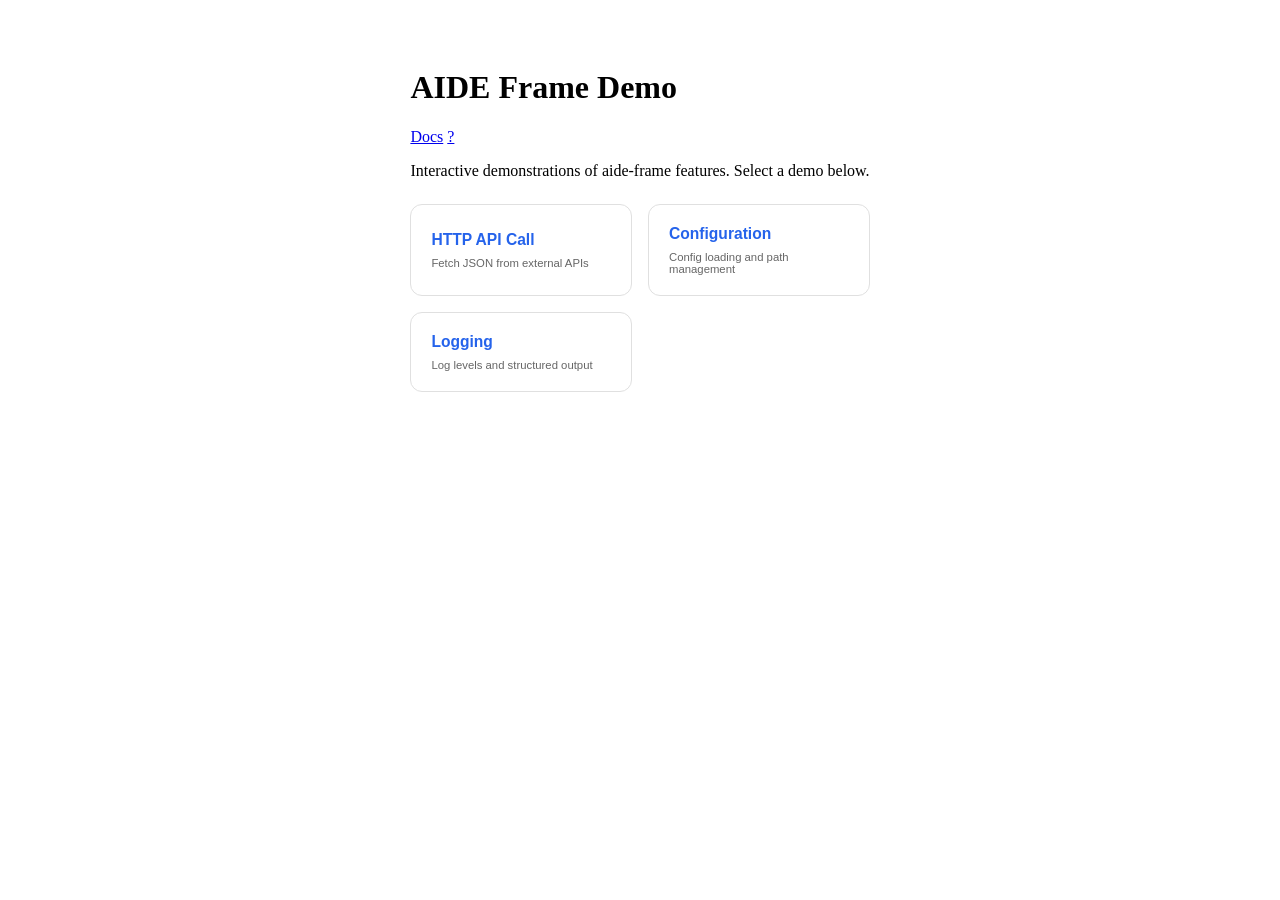
==== app/static/index.html @ 9ac08779 "Add update functionality with status widget - Integrate update_routes.UpdateConfig in server setup -" ====
<!DOCTYPE html>
<html lang="en">
<head>
    <meta charset="UTF-8">
    <meta name="viewport" content="width=device-width, initial-scale=1.0">
    <title>AIDE Frame Demo</title>
    <link rel="stylesheet" href="/static/frame/css/base.css">
    <style>
        body {
            display: flex;
            justify-content: center;
            align-items: flex-start;
            padding-top: 40px;
        }
        .demo-grid {
            display: grid;
            grid-template-columns: repeat(auto-fit, minmax(200px, 1fr));
            gap: 16px;
            margin-bottom: 24px;
        }
        .demo-btn {
            padding: 20px;
            text-align: left;
            border: 1px solid #e0e0e0;
            background: #fff;
            border-radius: 12px;
            cursor: pointer;
            transition: all 0.2s;
            display: block;
        }
        .demo-btn:hover {
            border-color: #2563eb;
            background: #f9fafb !important;
        }
        .demo-btn:hover h3 { color: #1d4ed8; }
        .demo-btn:hover p { color: #333; }
        .demo-btn.active {
            border-color: #2563eb;
            box-shadow: 0 0 0 2px rgba(37, 99, 235, 0.2);
        }
        .demo-btn h3 {
            margin: 0 0 8px 0;
            color: #2563eb;
        }
        .demo-btn p {
            margin: 0;
            font-size: 0.85em;
            color: #666;
        }
        .demo-panel {
            display: none;
            padding: 20px;
            border: 1px solid #e0e0e0;
            background: #fff;
            border-radius: 12px;
        }
        .demo-panel.active { display: block; }
        .demo-panel h2 { margin-top: 0; color: #333; }
        .demo-panel p { color: #666; }
        .result-box {
            margin-top: 16px;
            padding: 12px;
            background: #f3f4f6;
            border-radius: 8px;
            font-family: monospace;
            font-size: 0.9em;
            white-space: pre-wrap;
            color: #333;
            display: none;
        }
        .result-box.show { display: block; }
        .action-btns { display: flex; gap: 8px; flex-wrap: wrap; margin: 16px 0; }
    </style>
</head>
<body>
    <div class="container">
        <div class="header">
            <h1>AIDE Frame Demo</h1>
            <div>
                <a href="/about" class="header-link" title="Documentation">Docs</a>
                <a href="/help" class="header-link" title="Help">?</a>
            </div>
        </div>

        <p style="color: var(--text-secondary); margin-bottom: 24px;">
            Interactive demonstrations of aide-frame features. Select a demo below.
        </p>

        <div class="demo-grid" id="demo-grid"></div>

        <!-- HTTP Call Demo -->
        <div class="demo-panel" id="panel-http_call">
            <h2>HTTP API Call</h2>
            <p>Fetch gender prediction from Genderize.io API.</p>
            <div class="form-group">
                <input type="text" id="http-name" placeholder="Enter a name (e.g., Max, Anna)">
            </div>
            <button onclick="runHttpDemo()" class="wide">Lookup Name</button>
            <div class="result-box" id="http-result"></div>
        </div>

        <!-- Config Demo -->
        <div class="demo-panel" id="panel-config">
            <h2>Configuration</h2>
            <p>Explore config loading and path management.</p>
            <div class="action-btns">
                <button onclick="runConfigDemo('show_paths')">Show Paths</button>
                <button onclick="runConfigDemo('load_config')">Load Config</button>
            </div>
            <div class="result-box" id="config-result"></div>
        </div>

        <!-- Logging Demo -->
        <div class="demo-panel" id="panel-logging">
            <h2>Logging</h2>
            <p>Set log level and send test messages. Check terminal for output.</p>
            <div class="form-group">
                <label>Log Level</label>
                <select id="log-level" onchange="runLoggingDemo('set_level')">
                    <option value="DEBUG">DEBUG</option>
                    <option value="INFO" selected>INFO</option>
                    <option value="WARNING">WARNING</option>
                    <option value="ERROR">ERROR</option>
                </select>
            </div>
            <button onclick="runLoggingDemo('log')" class="wide">Send Test Message</button>
            <div class="result-box" id="logging-result"></div>
        </div>

        <!-- Status Widget -->
        <div id="status-widget" style="margin-top: 20px;"></div>
    </div>

    <script src="/static/frame/js/status-widget.js"></script>
    <script>
        const DEMOS = {
            http_call: { title: 'HTTP API Call', desc: 'Fetch JSON from external APIs' },
            config: { title: 'Configuration', desc: 'Config loading and path management' },
            logging: { title: 'Logging', desc: 'Log levels and structured output' }
        };

        let activeDemo = null;

        function initDemoGrid() {
            const grid = document.getElementById('demo-grid');
            for (const [key, demo] of Object.entries(DEMOS)) {
                const btn = document.createElement('button');
                btn.className = 'demo-btn';
                btn.id = `btn-${key}`;
                btn.innerHTML = `<h3>${demo.title}</h3><p>${demo.desc}</p>`;
                btn.onclick = () => selectDemo(key);
                grid.appendChild(btn);
            }
        }

        function selectDemo(key) {
            // Update buttons
            document.querySelectorAll('.demo-btn').forEach(b => b.classList.remove('active'));
            document.getElementById(`btn-${key}`).classList.add('active');

            // Update panels
            document.querySelectorAll('.demo-panel').forEach(p => p.classList.remove('active'));
            document.getElementById(`panel-${key}`).classList.add('active');

            activeDemo = key;
        }

        async function callDemo(demoName, data) {
            const res = await fetch(`/api/demo/${demoName}`, {
                method: 'POST',
                headers: { 'Content-Type': 'application/json' },
                body: JSON.stringify(data)
            });
            return res.json();
        }

        function showResult(elementId, data) {
            const el = document.getElementById(elementId);
            el.textContent = JSON.stringify(data, null, 2);
            el.classList.add('show');
        }

        async function runHttpDemo() {
            const name = document.getElementById('http-name').value.trim();
            if (!name) { alert('Please enter a name'); return; }
            const result = await callDemo('http_call', { name });
            showResult('http-result', result);
        }

        async function runConfigDemo(action) {
            const result = await callDemo('config', { action });
            showResult('config-result', result);
        }

        async function runLoggingDemo(action) {
            const level = document.getElementById('log-level').value;
            const data = { action, level };
            if (action === 'log') {
                data.message = `Test ${level} message from demo UI`;
            }
            const result = await callDemo('logging', data);
            showResult('logging-result', result);
        }

        initDemoGrid();
        StatusWidget.init('#status-widget', { showMemory: false });
    </script>
</body>
</html>
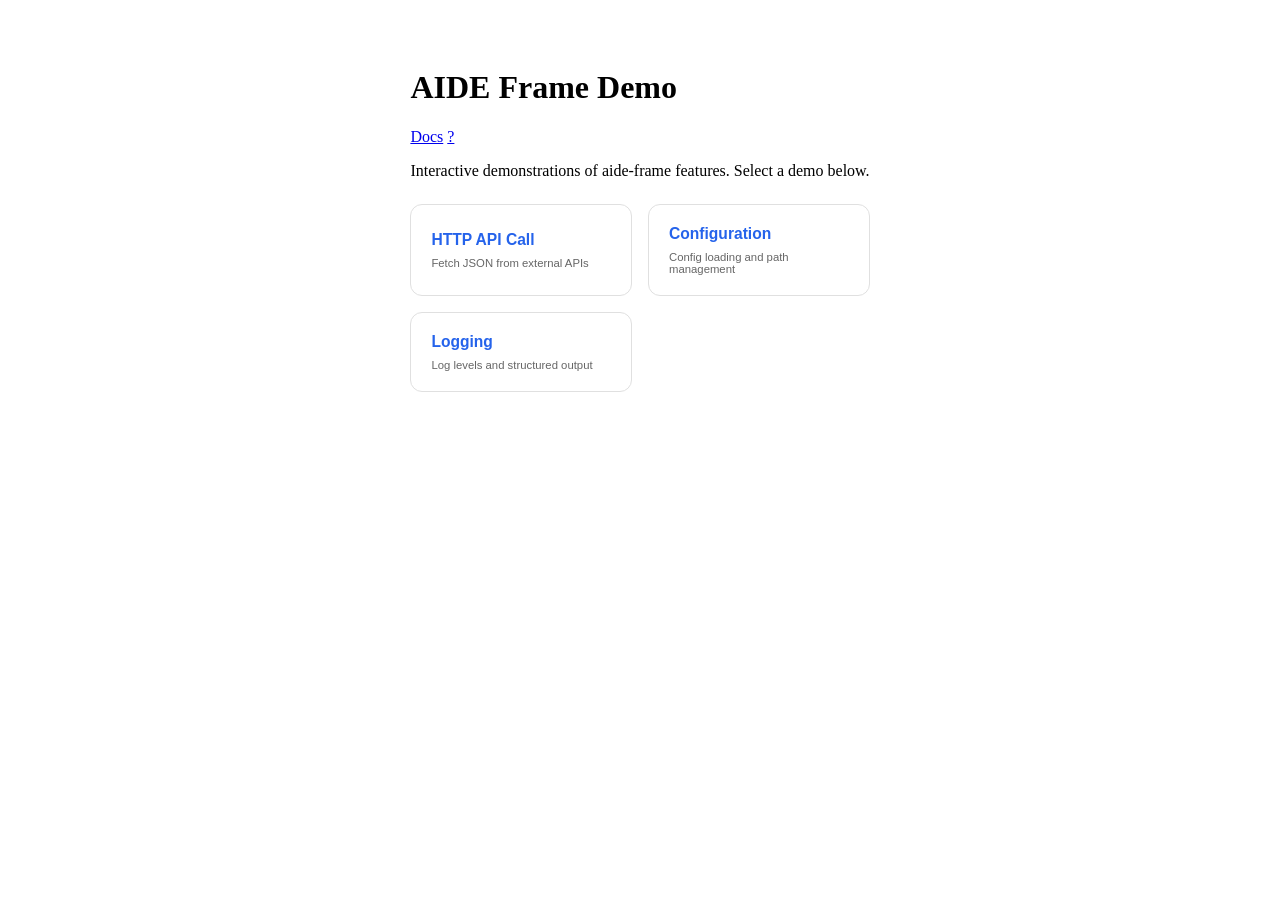
==== commit 6003deac: "Update aide-frame, simplify widget init Co-Authored-By: Claude Opus 4.5 <noreply@anthropic.com>" ====
--- a/app/static/index.html
+++ b/app/static/index.html
@@ -203,7 +203,7 @@
         }
 
         initDemoGrid();
-        StatusWidget.init('#status-widget', { showMemory: false });
+        StatusWidget.init('#status-widget');
     </script>
 </body>
 </html>
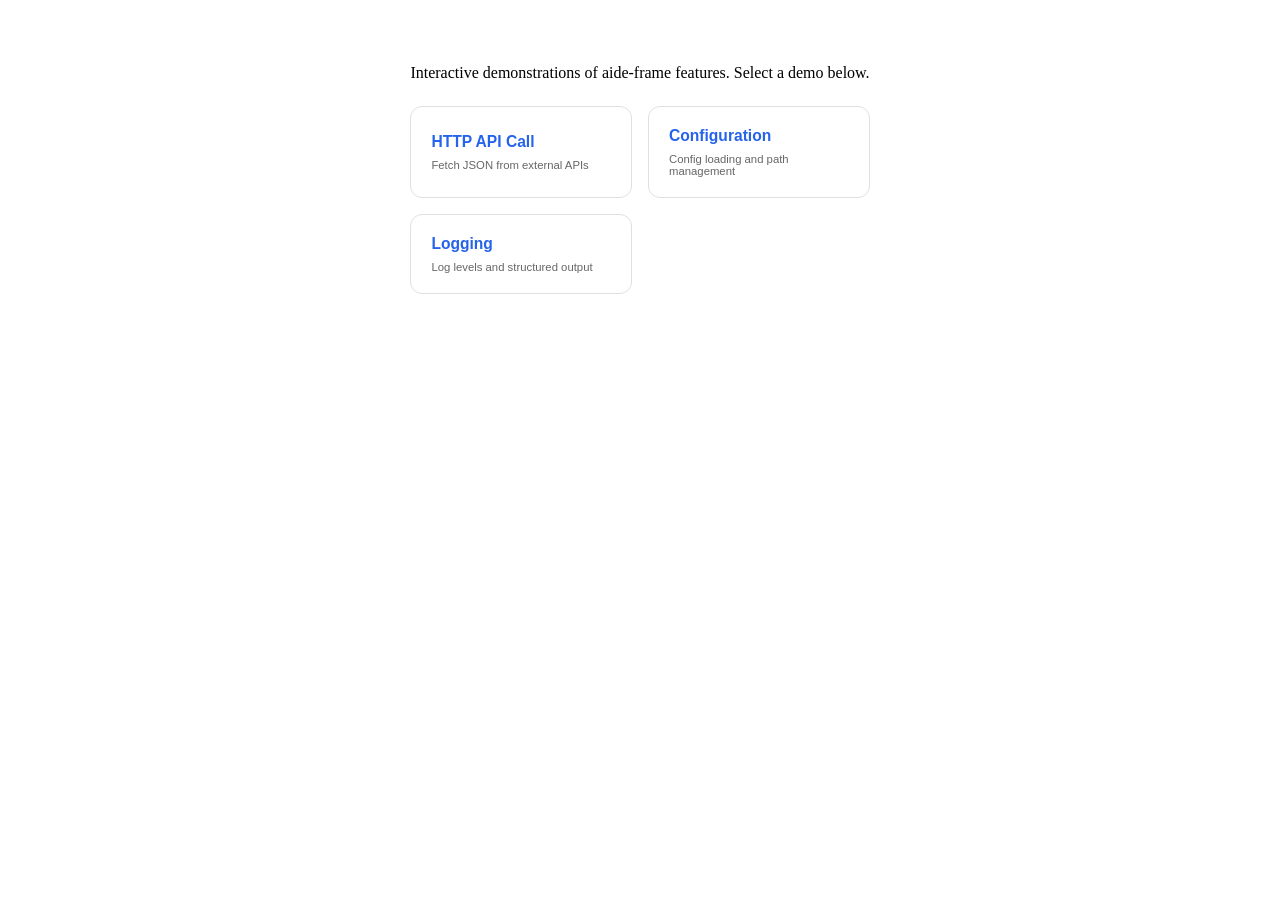
==== commit 33cb5753: "Use HeaderWidget, update aide-frame submodule - Replace inline header with HeaderWidget.init() - Upd" ====
--- a/app/static/index.html
+++ b/app/static/index.html
@@ -74,13 +74,7 @@
 </head>
 <body>
     <div class="container">
-        <div class="header">
-            <h1>AIDE Frame Demo</h1>
-            <div>
-                <a href="/about" class="header-link" title="Documentation">Docs</a>
-                <a href="/help" class="header-link" title="Help">?</a>
-            </div>
-        </div>
+        <div id="app-header"></div>
 
         <p style="color: var(--text-secondary); margin-bottom: 24px;">
             Interactive demonstrations of aide-frame features. Select a demo below.
@@ -131,6 +125,7 @@
         <div id="status-widget" style="margin-top: 20px;"></div>
     </div>
 
+    <script src="/static/frame/js/header-widget.js"></script>
     <script src="/static/frame/js/status-widget.js"></script>
     <script>
         const DEMOS = {
@@ -203,6 +198,7 @@
         }
 
         initDemoGrid();
+        HeaderWidget.init('#app-header', { appName: 'AIDE Frame Demo' });
         StatusWidget.init('#status-widget');
     </script>
 </body>
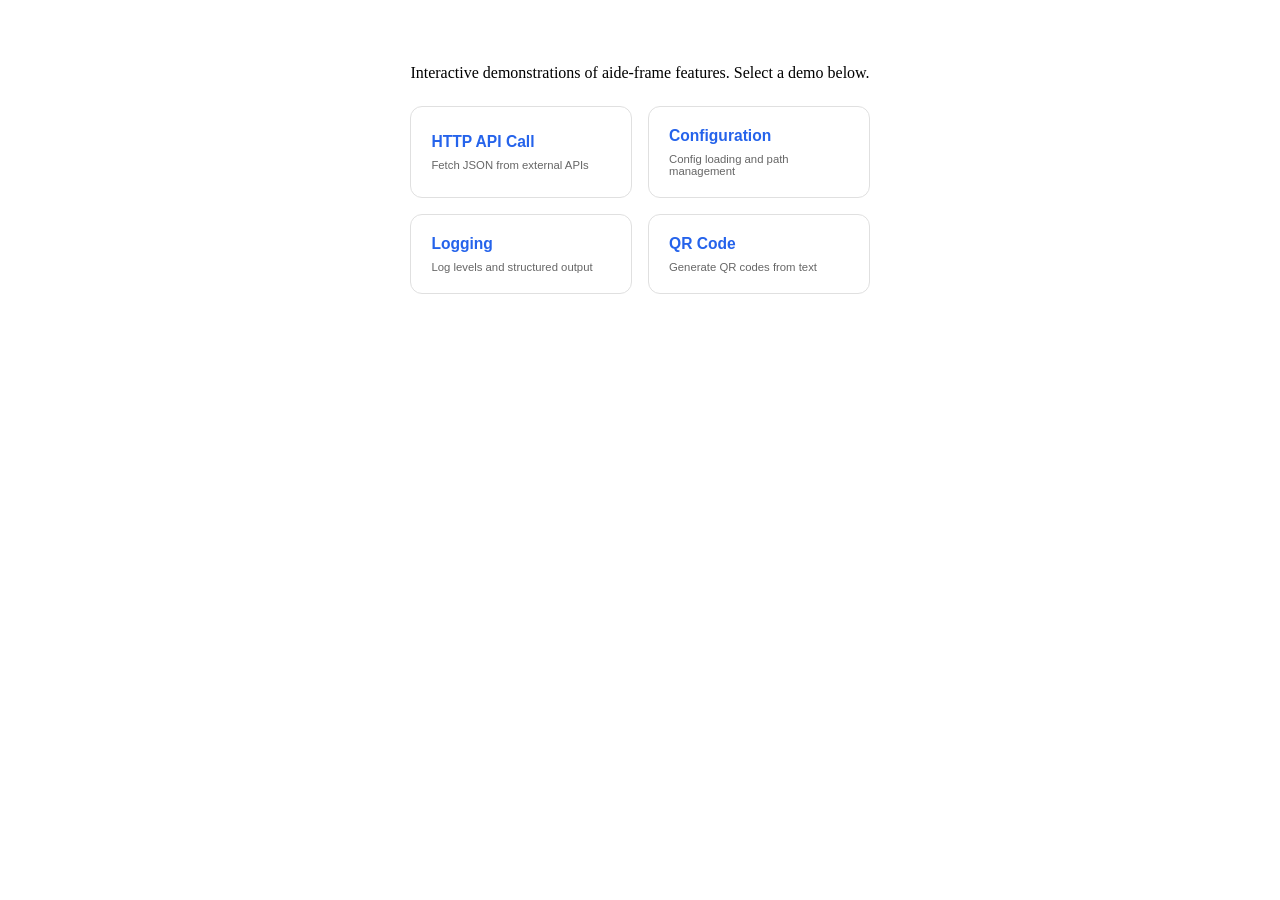
==== commit 244b309b: "Add QR Code demo Generate QR codes from text/URLs using qrcode library  Co-Authored-By: Claude Opus " ====
--- a/app/static/index.html
+++ b/app/static/index.html
@@ -121,6 +121,19 @@
             <div class="result-box" id="logging-result"></div>
         </div>
 
+        <!-- QR Code Demo -->
+        <div class="demo-panel" id="panel-qrcode">
+            <h2>QR Code</h2>
+            <p>Generate a QR code from text or URL.</p>
+            <div class="form-group">
+                <input type="text" id="qr-text" placeholder="Enter text or URL">
+            </div>
+            <button onclick="runQrDemo()" class="wide">Generate QR Code</button>
+            <div id="qr-result" style="display: none; margin-top: 16px; text-align: center;">
+                <img id="qr-image" style="max-width: 200px; image-rendering: pixelated;">
+            </div>
+        </div>
+
         <!-- Status Widget -->
         <div id="status-widget" style="margin-top: 20px;"></div>
     </div>
@@ -131,7 +144,8 @@
         const DEMOS = {
             http_call: { title: 'HTTP API Call', desc: 'Fetch JSON from external APIs' },
             config: { title: 'Configuration', desc: 'Config loading and path management' },
-            logging: { title: 'Logging', desc: 'Log levels and structured output' }
+            logging: { title: 'Logging', desc: 'Log levels and structured output' },
+            qrcode: { title: 'QR Code', desc: 'Generate QR codes from text' }
         };
 
         let activeDemo = null;
@@ -197,6 +211,18 @@
             showResult('logging-result', result);
         }
 
+        async function runQrDemo() {
+            const text = document.getElementById('qr-text').value.trim();
+            if (!text) { alert('Please enter text or URL'); return; }
+            const result = await callDemo('qrcode', { text });
+            if (result.image) {
+                document.getElementById('qr-image').src = result.image;
+                document.getElementById('qr-result').style.display = 'block';
+            } else if (result.error) {
+                alert(result.error);
+            }
+        }
+
         initDemoGrid();
         HeaderWidget.init('#app-header', { appName: 'AIDE Frame Demo' });
         StatusWidget.init('#status-widget');
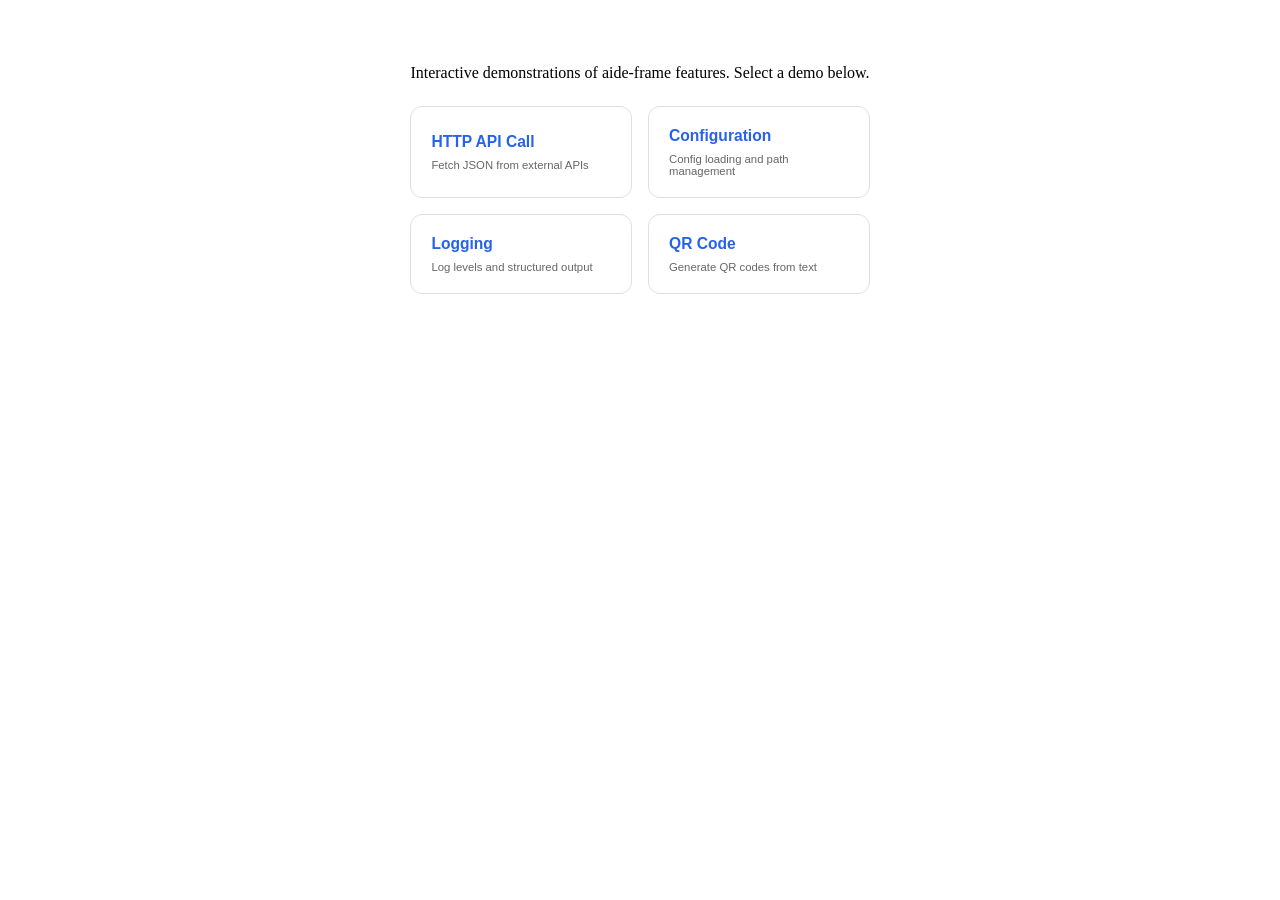
==== commit f10b7caf: "QR demo: add note about optional dependency Co-Authored-By: Claude Opus 4.5 <noreply@anthropic.com>" ====
--- a/app/static/index.html
+++ b/app/static/index.html
@@ -125,6 +125,7 @@
         <div class="demo-panel" id="panel-qrcode">
             <h2>QR Code</h2>
             <p>Generate a QR code from text or URL.</p>
+            <p style="font-size: 0.85em; color: #888;">Requires: <code>pip install qrcode[pil]</code> (optional dependency)</p>
             <div class="form-group">
                 <input type="text" id="qr-text" placeholder="Enter text or URL">
             </div>
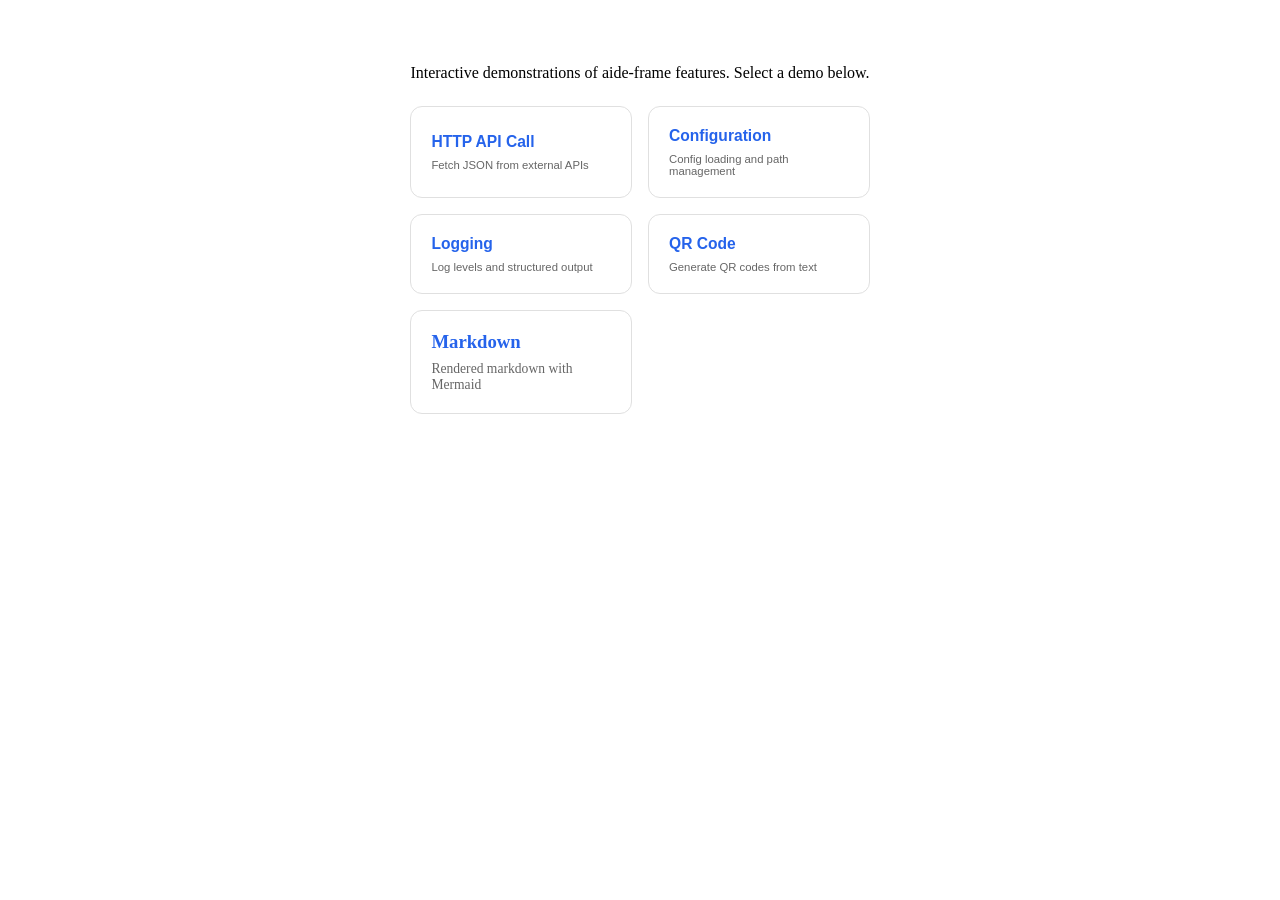
==== commit cf3ffcb1: "Add Markdown demo button to main page - New "Markdown" demo in the grid links to /about?doc=developm" ====
--- a/app/static/index.html
+++ b/app/static/index.html
@@ -27,6 +27,7 @@
             cursor: pointer;
             transition: all 0.2s;
             display: block;
+            text-decoration: none;
         }
         .demo-btn:hover {
             border-color: #2563eb;
@@ -146,7 +147,8 @@
             http_call: { title: 'HTTP API Call', desc: 'Fetch JSON from external APIs' },
             config: { title: 'Configuration', desc: 'Config loading and path management' },
             logging: { title: 'Logging', desc: 'Log levels and structured output' },
-            qrcode: { title: 'QR Code', desc: 'Generate QR codes from text' }
+            qrcode: { title: 'QR Code', desc: 'Generate QR codes from text' },
+            markdown: { title: 'Markdown', desc: 'Rendered markdown with Mermaid', link: '/about?doc=development/markdown-demo.md' }
         };
 
         let activeDemo = null;
@@ -154,12 +156,22 @@
         function initDemoGrid() {
             const grid = document.getElementById('demo-grid');
             for (const [key, demo] of Object.entries(DEMOS)) {
-                const btn = document.createElement('button');
-                btn.className = 'demo-btn';
-                btn.id = `btn-${key}`;
-                btn.innerHTML = `<h3>${demo.title}</h3><p>${demo.desc}</p>`;
-                btn.onclick = () => selectDemo(key);
-                grid.appendChild(btn);
+                if (demo.link) {
+                    // Link-based demo - navigate to page
+                    const a = document.createElement('a');
+                    a.className = 'demo-btn';
+                    a.href = demo.link;
+                    a.innerHTML = `<h3>${demo.title}</h3><p>${demo.desc}</p>`;
+                    grid.appendChild(a);
+                } else {
+                    // Panel-based demo
+                    const btn = document.createElement('button');
+                    btn.className = 'demo-btn';
+                    btn.id = `btn-${key}`;
+                    btn.innerHTML = `<h3>${demo.title}</h3><p>${demo.desc}</p>`;
+                    btn.onclick = () => selectDemo(key);
+                    grid.appendChild(btn);
+                }
             }
         }
 
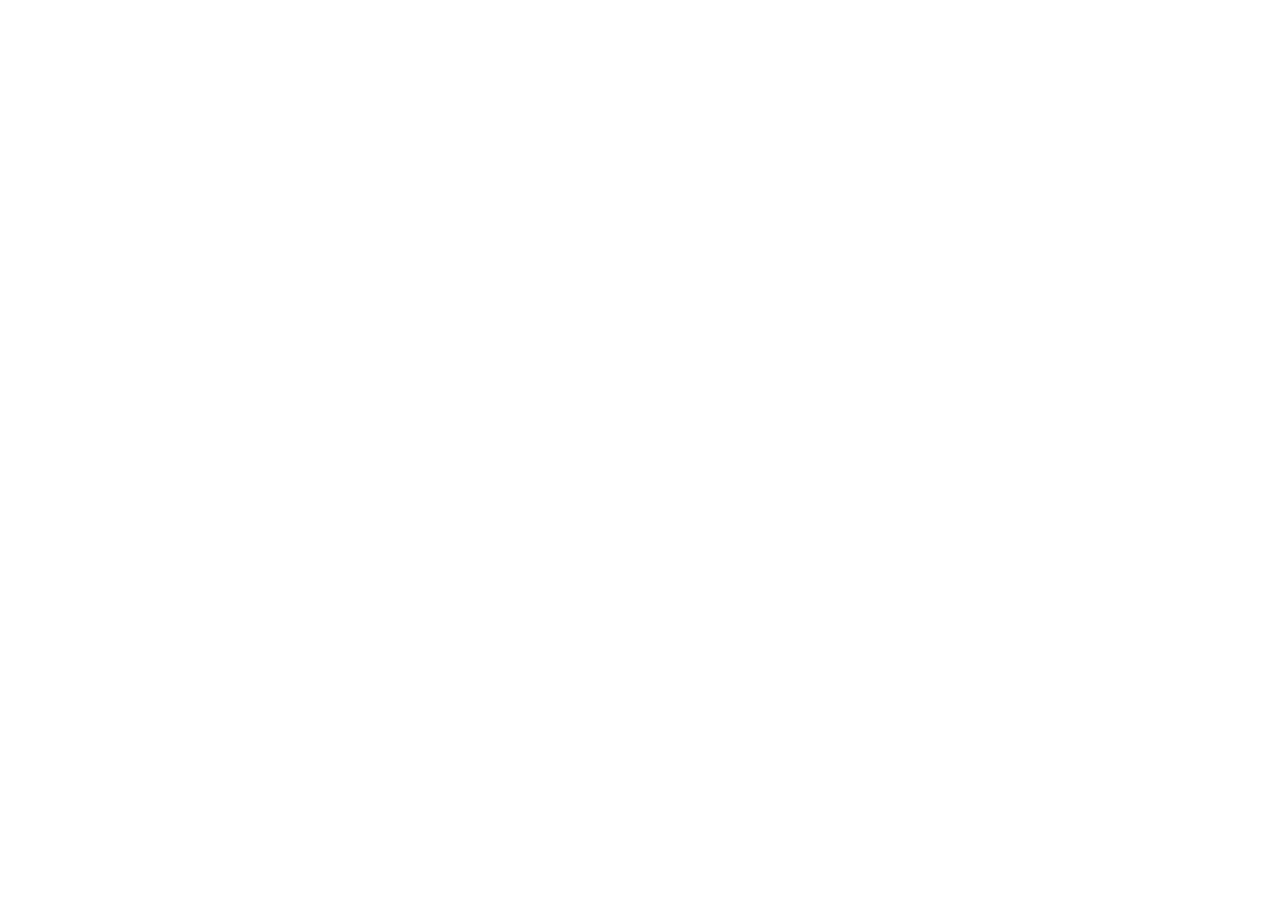
==== commit aaa20e0e: "Add i18n support with German and English translations - Add locales/en.json and locales/de.json for " ====
--- a/app/static/index.html
+++ b/app/static/index.html
@@ -77,40 +77,38 @@
     <div class="container">
         <div id="app-header"></div>
 
-        <p style="color: var(--text-secondary); margin-bottom: 24px;">
-            Interactive demonstrations of aide-frame features. Select a demo below.
-        </p>
+        <p id="app-subtitle" style="color: var(--text-secondary); margin-bottom: 24px;"></p>
 
         <div class="demo-grid" id="demo-grid"></div>
 
         <!-- HTTP Call Demo -->
         <div class="demo-panel" id="panel-http_call">
-            <h2>HTTP API Call</h2>
-            <p>Fetch gender prediction from Genderize.io API.</p>
+            <h2 data-i18n="http_title"></h2>
+            <p data-i18n="http_desc"></p>
             <div class="form-group">
-                <input type="text" id="http-name" placeholder="Enter a name (e.g., Max, Anna)">
-            </div>
-            <button onclick="runHttpDemo()" class="wide">Lookup Name</button>
+                <input type="text" id="http-name" data-i18n-placeholder="http_placeholder">
+            </div>
+            <button onclick="runHttpDemo()" class="wide" data-i18n="http_button"></button>
             <div class="result-box" id="http-result"></div>
         </div>
 
         <!-- Config Demo -->
         <div class="demo-panel" id="panel-config">
-            <h2>Configuration</h2>
-            <p>Explore config loading and path management.</p>
+            <h2 data-i18n="config_title"></h2>
+            <p data-i18n="config_desc"></p>
             <div class="action-btns">
-                <button onclick="runConfigDemo('show_paths')">Show Paths</button>
-                <button onclick="runConfigDemo('load_config')">Load Config</button>
+                <button onclick="runConfigDemo('show_paths')" data-i18n="config_paths"></button>
+                <button onclick="runConfigDemo('load_config')" data-i18n="config_load"></button>
             </div>
             <div class="result-box" id="config-result"></div>
         </div>
 
         <!-- Logging Demo -->
         <div class="demo-panel" id="panel-logging">
-            <h2>Logging</h2>
-            <p>Set log level and send test messages. Check terminal for output.</p>
+            <h2 data-i18n="logging_title"></h2>
+            <p data-i18n="logging_desc"></p>
             <div class="form-group">
-                <label>Log Level</label>
+                <label data-i18n="logging_level"></label>
                 <select id="log-level" onchange="runLoggingDemo('set_level')">
                     <option value="DEBUG">DEBUG</option>
                     <option value="INFO" selected>INFO</option>
@@ -118,19 +116,19 @@
                     <option value="ERROR">ERROR</option>
                 </select>
             </div>
-            <button onclick="runLoggingDemo('log')" class="wide">Send Test Message</button>
+            <button onclick="runLoggingDemo('log')" class="wide" data-i18n="logging_send"></button>
             <div class="result-box" id="logging-result"></div>
         </div>
 
         <!-- QR Code Demo -->
         <div class="demo-panel" id="panel-qrcode">
-            <h2>QR Code</h2>
-            <p>Generate a QR code from text or URL.</p>
-            <p style="font-size: 0.85em; color: #888;">Requires: <code>pip install qrcode[pil]</code> (optional dependency)</p>
+            <h2 data-i18n="qr_title"></h2>
+            <p data-i18n="qr_desc"></p>
+            <p style="font-size: 0.85em; color: #888;" data-i18n="qr_requires"></p>
             <div class="form-group">
-                <input type="text" id="qr-text" placeholder="Enter text or URL">
-            </div>
-            <button onclick="runQrDemo()" class="wide">Generate QR Code</button>
+                <input type="text" id="qr-text" data-i18n-placeholder="qr_placeholder">
+            </div>
+            <button onclick="runQrDemo()" class="wide" data-i18n="qr_button"></button>
             <div id="qr-result" style="display: none; margin-top: 16px; text-align: center;">
                 <img id="qr-image" style="max-width: 200px; image-rendering: pixelated;">
             </div>
@@ -140,35 +138,41 @@
         <div id="status-widget" style="margin-top: 20px;"></div>
     </div>
 
+    <script src="/static/frame/js/polyglot.min.js"></script>
+    <script src="/static/frame/js/i18n.js"></script>
     <script src="/static/frame/js/header-widget.js"></script>
     <script src="/static/frame/js/status-widget.js"></script>
     <script>
-        const DEMOS = {
-            http_call: { title: 'HTTP API Call', desc: 'Fetch JSON from external APIs' },
-            config: { title: 'Configuration', desc: 'Config loading and path management' },
-            logging: { title: 'Logging', desc: 'Log levels and structured output' },
-            qrcode: { title: 'QR Code', desc: 'Generate QR codes from text' },
-            markdown: { title: 'Markdown', desc: 'Rendered markdown with Mermaid', link: '/about?doc=development/markdown-demo.md' }
+        // DEMOS config - uses i18n keys
+        const DEMO_CONFIG = {
+            http_call: { titleKey: 'demo_http', descKey: 'demo_http_desc' },
+            config: { titleKey: 'demo_config', descKey: 'demo_config_desc' },
+            logging: { titleKey: 'demo_logging', descKey: 'demo_logging_desc' },
+            qrcode: { titleKey: 'demo_qrcode', descKey: 'demo_qrcode_desc' },
+            markdown: { titleKey: 'demo_markdown', descKey: 'demo_markdown_desc', link: '/sample_docs?doc=markdown-demo.md' }
         };
 
         let activeDemo = null;
 
         function initDemoGrid() {
             const grid = document.getElementById('demo-grid');
-            for (const [key, demo] of Object.entries(DEMOS)) {
-                if (demo.link) {
+            for (const [key, cfg] of Object.entries(DEMO_CONFIG)) {
+                const title = i18n.t(cfg.titleKey);
+                const desc = i18n.t(cfg.descKey);
+
+                if (cfg.link) {
                     // Link-based demo - navigate to page
                     const a = document.createElement('a');
                     a.className = 'demo-btn';
-                    a.href = demo.link;
-                    a.innerHTML = `<h3>${demo.title}</h3><p>${demo.desc}</p>`;
+                    a.href = cfg.link;
+                    a.innerHTML = `<h3>${title}</h3><p>${desc}</p>`;
                     grid.appendChild(a);
                 } else {
                     // Panel-based demo
                     const btn = document.createElement('button');
                     btn.className = 'demo-btn';
                     btn.id = `btn-${key}`;
-                    btn.innerHTML = `<h3>${demo.title}</h3><p>${demo.desc}</p>`;
+                    btn.innerHTML = `<h3>${title}</h3><p>${desc}</p>`;
                     btn.onclick = () => selectDemo(key);
                     grid.appendChild(btn);
                 }
@@ -204,7 +208,7 @@
 
         async function runHttpDemo() {
             const name = document.getElementById('http-name').value.trim();
-            if (!name) { alert('Please enter a name'); return; }
+            if (!name) { alert(i18n.t('please_enter_name')); return; }
             const result = await callDemo('http_call', { name });
             showResult('http-result', result);
         }
@@ -226,7 +230,7 @@
 
         async function runQrDemo() {
             const text = document.getElementById('qr-text').value.trim();
-            if (!text) { alert('Please enter text or URL'); return; }
+            if (!text) { alert(i18n.t('please_enter_text')); return; }
             const result = await callDemo('qrcode', { text });
             if (result.image) {
                 document.getElementById('qr-image').src = result.image;
@@ -236,9 +240,26 @@
             }
         }
 
-        initDemoGrid();
-        HeaderWidget.init('#app-header', { appName: 'AIDE Frame Demo' });
-        StatusWidget.init('#status-widget');
+        // Apply i18n to elements with data-i18n attributes
+        function applyI18n() {
+            document.querySelectorAll('[data-i18n]').forEach(el => {
+                el.textContent = i18n.t(el.dataset.i18n);
+            });
+            document.querySelectorAll('[data-i18n-placeholder]').forEach(el => {
+                el.placeholder = i18n.t(el.dataset.i18nPlaceholder);
+            });
+        }
+
+        // Initialize
+        (async () => {
+            await i18n.init();
+            document.title = i18n.t('app_title');
+            document.getElementById('app-subtitle').textContent = i18n.t('app_subtitle');
+            applyI18n();
+            initDemoGrid();
+            HeaderWidget.init('#app-header', { appName: i18n.t('app_title') });
+            StatusWidget.init('#status-widget');
+        })();
     </script>
 </body>
 </html>
